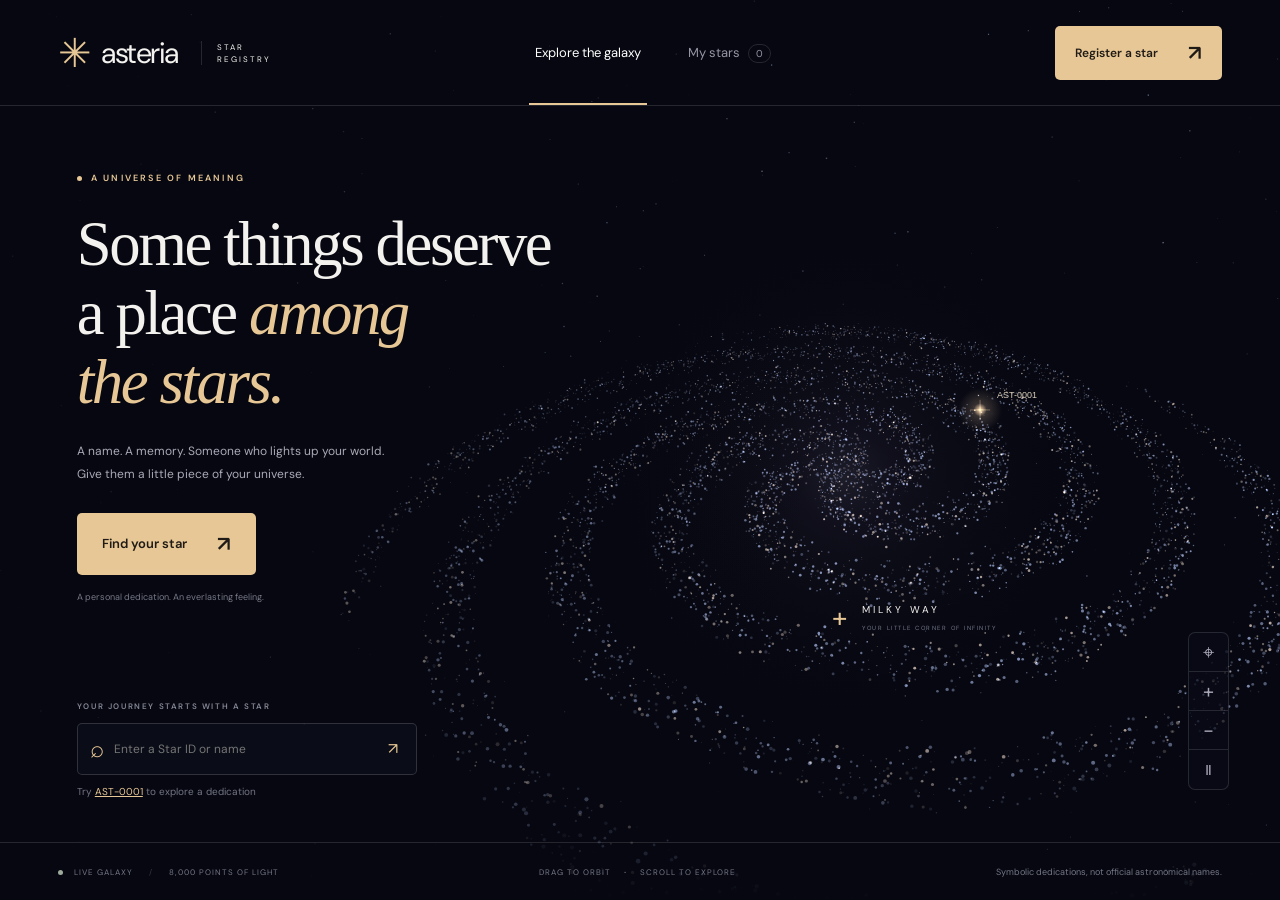
==== index.html @ b4ee6d15 "added" ====
<!doctype html><html lang="en"><head><meta charset="UTF-8"><meta name="viewport" content="width=device-width,initial-scale=1"><meta name="description" content="Give a memory its own place in an interactive galaxy. Register a symbolic star and fly to it by Star ID."><title>Asteria — Your place among the stars</title><link rel="stylesheet" href="style.css"></head><body>
<canvas id="space" aria-label="Interactive galaxy. Drag to orbit, scroll to zoom, or select a registered star."></canvas><div class="vignette"></div>
<header><a class="brand" href="./"><span class="brand-icon">✳</span> asteria<span class="brand-sub">STAR REGISTRY</span></a><nav><button class="active" id="explore">Explore the galaxy</button><button id="collection">My stars <span id="count">0</span></button></nav><button class="primary" id="registerTop">Register a star <span>↗</span></button></header>
<main><section class="intro"><div class="eyebrow"><span></span> A UNIVERSE OF MEANING</div><h1>Some things deserve<br>a place <em>among<br>the stars.</em></h1><p>A name. A memory. Someone who lights up your world.<br>Give them a little piece of your universe.</p><button class="primary large" id="registerHero">Find your star <span>↗</span></button><div class="small-note">A personal dedication. An everlasting feeling.</div></section>
<section class="search-box"><div class="eyebrow">YOUR JOURNEY STARTS WITH A STAR</div><form id="search"><span>⌕</span><input id="searchInput" aria-label="Find a star by ID or name" placeholder="Enter a Star ID or name" autocomplete="off"><button aria-label="Find star">↗</button></form><div id="searchMessage" role="status">Try <button id="tryStar">AST-0001</button> to explore a dedication</div></section>
<aside id="detail" class="panel" hidden><button class="close" id="closeDetail" aria-label="Close star details">×</button><div class="eyebrow">A LIGHT WITH A STORY</div><div class="star-art">✦</div><h2 id="detailName"></h2><button class="id-tag" id="detailId" title="Fly to this star"></button><p id="detailMessage"></p><dl><div><dt>DEDICATED TO</dt><dd id="detailOwner"></dd></div><div><dt>SPECIAL DATE</dt><dd id="detailDate"></dd></div><div><dt>GALAXY SECTOR</dt><dd id="detailSector"></dd></div></dl><button id="download" class="secondary">Download dedication ↓</button></aside>
<aside id="starsPanel" class="panel" hidden><button class="close" id="closeStars" aria-label="Close my stars">×</button><div class="eyebrow">YOUR PERSONAL CONSTELLATION</div><h2>My stars</h2><p class="muted">Click a Star ID to travel to its place in the galaxy.</p><div id="starList"></div><p class="storage-note">Your registrations are saved in this browser.</p></aside>
<div class="galaxy-label" id="galaxyLabel"><span class="cross">+</span><div>MILKY WAY<span>YOUR LITTLE CORNER OF INFINITY</span></div></div>
<div class="flight-status" id="flightStatus" role="status"></div><div class="controls"><button id="reset" title="Reset galaxy view" aria-label="Reset galaxy view">⌖</button><button id="zoomIn" aria-label="Zoom in">+</button><button id="zoomOut" aria-label="Zoom out">−</button><button id="motion" aria-label="Pause galaxy rotation">Ⅱ</button></div>
</main><footer><div><span class="live-dot"></span> LIVE GALAXY <span class="divider">/</span> <span id="starCount">8,000</span> POINTS OF LIGHT</div><span class="hint">DRAG TO ORBIT <b>·</b> SCROLL TO EXPLORE</span><span>Symbolic dedications, not official astronomical names.</span></footer>
<dialog id="modal"><form id="registerForm"><button type="button" class="close" id="closeModal" aria-label="Close registration">×</button><div class="eyebrow">MAKE A LITTLE SPACE FOR SOMEONE</div><h2>A star. A story. Yours.</h2><p>Place a personal dedication in the galaxy.</p><label>Star name<input name="name" required maxlength="40" placeholder="e.g. Srinadh’s light"></label><label>Dedicated to<input name="owner" required maxlength="60" placeholder="Someone special"></label><label>A meaningful date<input name="date" type="date" required></label><label>Your message<textarea name="message" required maxlength="280" rows="3" placeholder="Every time I look up, I think of you."></textarea></label><label>Star glow<select name="color"><option value="#e7c795">Warm gold</option><option value="#9ecbff">Celestial blue</option><option value="#d0b4ff">Violet dream</option><option value="#ffffff">Starlight white</option></select></label><button class="primary large" type="submit">Place my star in the galaxy ↗</button><small>Free symbolic registration · Saved on this device</small><p id="saveError" role="alert"></p></form></dialog>
<script src="app.js"></script></body></html>
---- style.css ----
@import url('https://fonts.googleapis.com/css2?family=DM+Sans:wght@400;500;600;700&family=Manrope:wght@400;500;600&display=swap');
:root{color-scheme:dark;--gold:#e7c795;--muted:#9595a5;--line:#ffffff20}*{box-sizing:border-box}body{margin:0;background:#060710;color:#f4f2ee;font-family:'DM Sans',sans-serif;overflow:hidden}button,input,textarea,select{font:inherit}button,a,input{ -webkit-tap-highlight-color:transparent}button{cursor:pointer}button{color:inherit}button:focus-visible,a:focus-visible{outline:2px solid var(--gold);outline-offset:5px}#space,.vignette{position:fixed;inset:0;width:100%;height:100%}#space{touch-action:none}.vignette{pointer-events:none;background:linear-gradient(90deg,#060710d9 0%,transparent 65%),linear-gradient(0deg,#060710 0%,transparent 20%)}header{height:106px;padding:0 4.5%;display:flex;align-items:center;justify-content:space-between;border-bottom:1px solid var(--line);position:relative;z-index:2}.brand{display:flex;align-items:center;text-decoration:none;color:#f5f3ef;font-size:29px;letter-spacing:-1.5px;gap:11px}.brand-icon{color:var(--gold);font-size:40px}.brand-sub{font-size:8px;line-height:1.5;letter-spacing:2px;width:50px;margin-left:12px;border-left:1px solid var(--line);padding-left:15px}nav{display:flex;gap:35px;height:100%}nav button{border:0;background:none;color:var(--muted);font-size:13px;position:relative}nav .active{color:#fff}nav .active:after{content:'';position:absolute;bottom:0;left:0;right:0;height:2px;background:var(--gold)}#count{border:1px solid var(--line);border-radius:20px;padding:2px 7px;margin-left:5px;font-size:10px}.primary{border:0;background:var(--gold);color:#201b16;border-radius:5px;font-weight:600;padding:13px 20px;font-size:12px;display:inline-flex;gap:30px;justify-content:space-between;align-items:center}.primary:hover{background:#f5dab0}.primary span{font-size:21px}.large{padding:17px 25px;font-size:13px}main{position:relative;height:calc(100dvh - 164px);min-height:560px;pointer-events:none}main>*{pointer-events:auto}.intro{position:absolute;left:6%;top:9%}.eyebrow{font-size:9px;letter-spacing:2.2px;font-weight:600;color:var(--gold);display:flex;align-items:center;gap:9px}.eyebrow>span,.live-dot{width:5px;height:5px;border-radius:50%;background:var(--gold);display:inline-block}h1{font-family:Georgia,serif;font-size:clamp(43px,4.9vw,76px);line-height:1.1;letter-spacing:-2.4px;font-weight:400;margin:26px 0 23px}h1 em{font-weight:400;color:var(--gold)}.intro p{color:#aaa9b7;font-size:12px;line-height:1.9;margin-bottom:27px}.small-note{font-size:9px;color:#777987;margin-top:16px}.search-box{position:absolute;left:6%;bottom:6%;width:340px}.search-box .eyebrow{color:#858796;font-size:8px;letter-spacing:1.6px}.search-box form{display:flex;align-items:center;border:1px solid #ffffff27;background:#0d0f1bbd;border-radius:5px;margin:12px 0 10px;padding:7px 12px;gap:10px}.search-box form>span{font-size:24px;color:var(--gold)}.search-box input{width:100%;border:0;background:none;color:#fff;outline:0;font-size:12px;padding:10px 0}.search-box button{border:0;background:none;color:var(--gold)}#searchMessage{font-size:10px;color:#737584}#tryStar{padding:0;font-size:10px;text-decoration:underline}.galaxy-label{position:absolute;left:65%;top:67%;display:flex;gap:12px;align-items:center;pointer-events:none;font-size:10px;letter-spacing:3px}.galaxy-label span:not(.cross){display:block;color:#75798c;font-size:6px;letter-spacing:1.5px;margin-top:8px}.cross{font-size:28px;color:var(--gold);font-weight:400}.controls{position:absolute;right:4%;bottom:7%;display:flex;flex-direction:column;border:1px solid var(--line);border-radius:7px;background:#0a0b17aa;overflow:hidden}.controls button{width:39px;height:39px;border:0;border-bottom:1px solid var(--line);background:none;font-size:20px;color:#a9a9b9}.controls button:last-child{border:0;font-size:14px}footer{position:fixed;bottom:0;width:100%;height:58px;padding:0 4.5%;display:flex;justify-content:space-between;align-items:center;border-top:1px solid var(--line);color:#747786;font-size:8px;letter-spacing:1px}footer>span:last-child{font-size:9px;letter-spacing:0}.live-dot{background:#9cab9c;margin-right:8px}.divider{margin:0 13px;color:#343747}.hint b{padding:0 10px}.panel{position:absolute;right:7%;top:5%;width:320px;background:#0c0e1ced;backdrop-filter:blur(20px);border:1px solid #ffffff24;border-radius:10px;padding:30px;max-height:90%;overflow:auto;box-shadow:0 20px 90px #0006}.close{position:absolute;right:16px;top:12px;border:0;background:none;font-size:25px;color:#999bad}.panel h2,dialog h2{font-family:Georgia,serif;font-weight:400;font-size:32px;margin:20px 0 12px}.star-art{text-align:center;color:var(--gold);font-size:75px;text-shadow:0 0 40px var(--gold);margin:15px 0}.id-tag{border:1px solid #e7c79550;background:#e7c7950c;color:var(--gold);font-size:10px;letter-spacing:1px;padding:8px 12px;border-radius:30px}.panel p{color:#a2a4b5;font-size:13px;line-height:1.8;overflow-wrap:anywhere}dl{border-top:1px solid var(--line);padding-top:10px}dl>div{margin:17px 0}dt{font-size:8px;letter-spacing:1.5px;color:#73788e}dd{font-size:12px;margin:7px 0 0}.secondary{width:100%;padding:13px;background:none;border:1px solid var(--line);border-radius:4px;font-size:11px}.flight-status{position:absolute;left:50%;top:25px;transform:translateX(-50%);color:var(--gold);font-size:10px;letter-spacing:2px;pointer-events:none}.star-row{padding:16px 0;border-bottom:1px solid var(--line)}.star-row strong{display:block;font-family:Georgia,serif;font-size:20px;font-weight:400;margin-bottom:10px}.storage-note{font-size:10px!important}dialog{width:440px;max-width:calc(100% - 30px);border:1px solid #ffffff30;border-radius:12px;background:#10121f;color:#fff;padding:35px;max-height:92dvh}dialog::backdrop{background:#02040caa;backdrop-filter:blur(10px)}dialog p{font-size:12px;color:#999bac}label{display:block;margin:16px 0;font-size:11px;color:#b4b7c5}label input,textarea,select{display:block;width:100%;background:#080b16;border:1px solid #ffffff25;border-radius:5px;padding:11px;color:#fff;margin-top:7px;font-size:12px}textarea{resize:vertical}dialog .primary{width:100%}dialog small{display:block;text-align:center;color:#777c91;font-size:9px;margin-top:16px}[hidden]{display:none!important}@media(max-height:800px) and (min-width:701px){main{min-height:490px}.intro{top:6%}h1{font-size:55px;margin:20px 0}.search-box{bottom:4%}.intro p{margin-bottom:18px}}@media(max-width:700px){header{height:80px;padding:0 6%}.brand{font-size:25px}.brand-sub{display:none}nav{gap:12px;margin-left:auto;margin-right:15px}nav button{font-size:10px}nav #explore{display:none}header .primary{padding:10px 12px;font-size:10px;gap:10px}main{height:calc(100dvh - 130px);min-height:510px}.intro{top:7%;left:7%}h1{font-size:46px;letter-spacing:-1.7px}.intro p{font-size:11px}.intro .eyebrow{font-size:8px}.small-note{font-size:8px}.search-box{left:7%;bottom:5%;width:75%}.galaxy-label{left:57%;top:68%;font-size:8px}.galaxy-label span:not(.cross){display:none}footer{height:50px;font-size:6px;gap:18px}footer .hint{display:none}footer>span:last-child{font-size:7px;max-width:135px}.panel{right:5%;top:3%;width:90%;max-height:94%}.controls{right:4%;bottom:5%}.controls button{width:30px;height:33px}.flight-status{width:100%;text-align:center;top:8px;font-size:8px}dialog{padding:28px}.intro{pointer-events:none}.intro button{pointer-events:auto}}
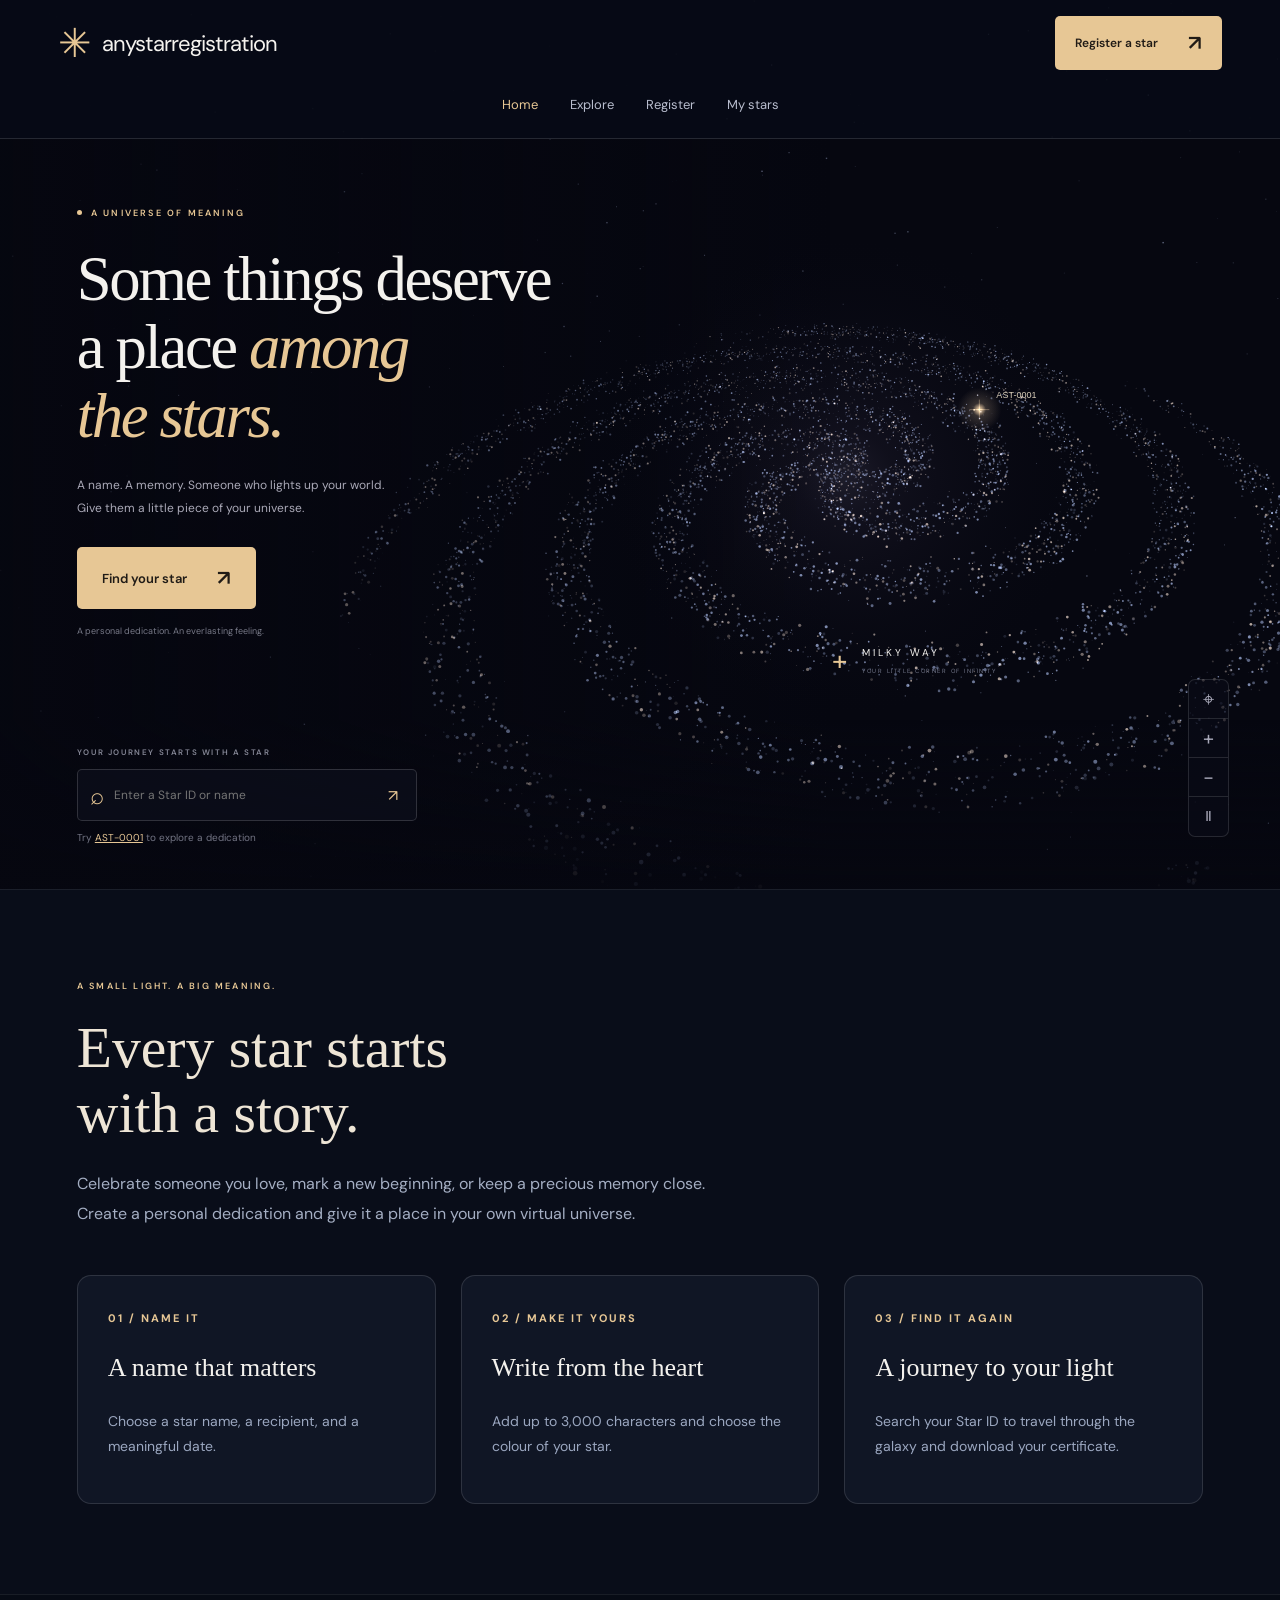
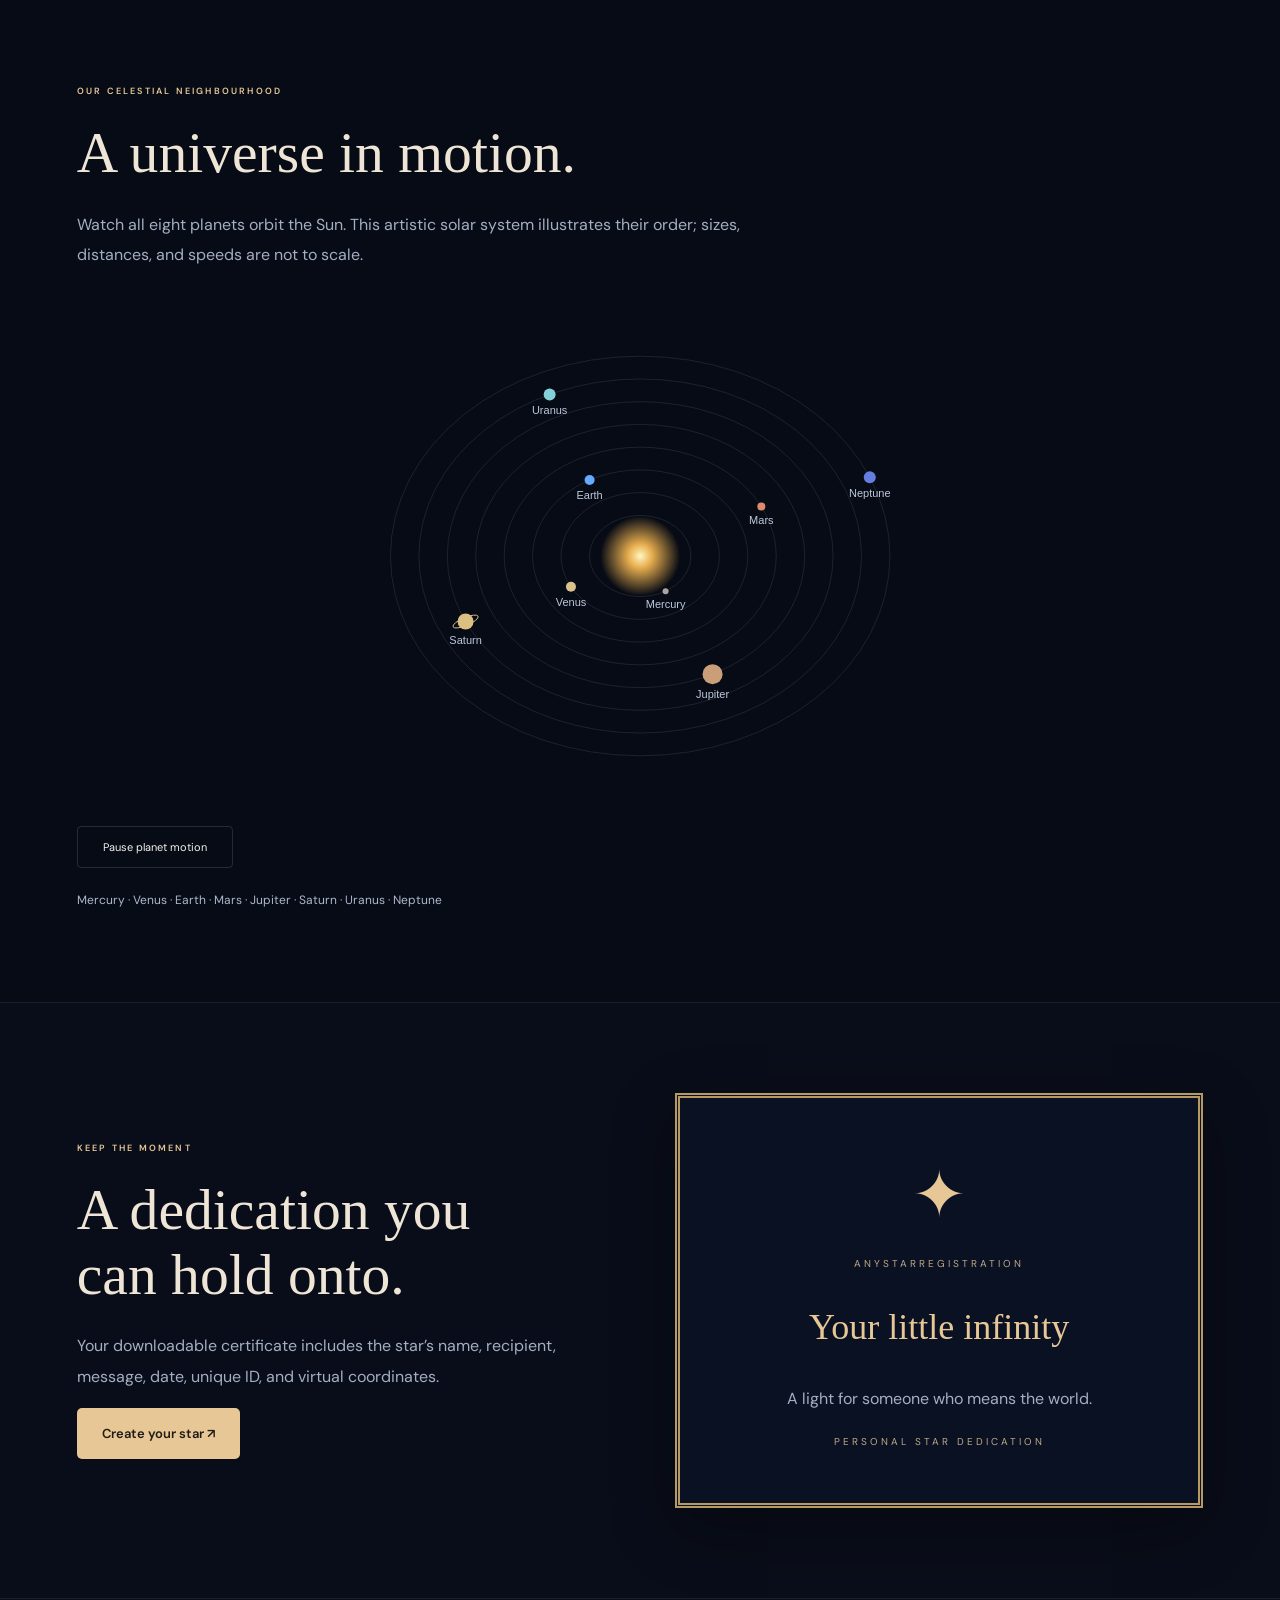
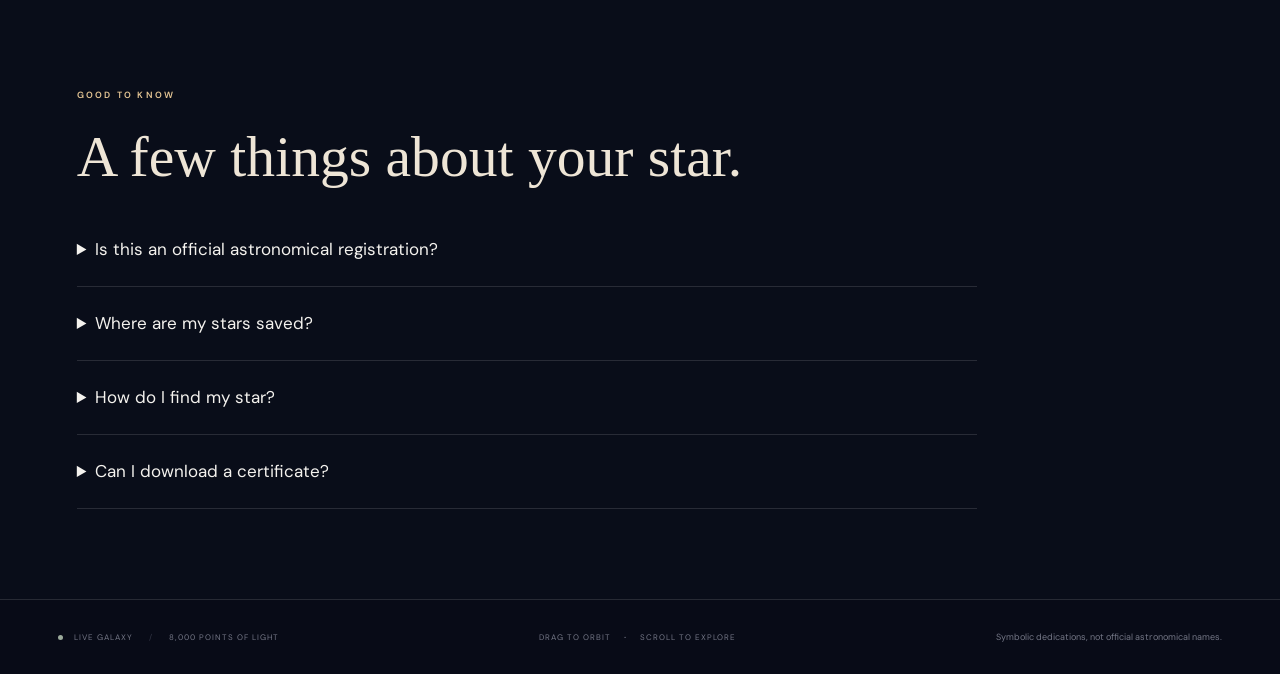
==== commit 7b8129fa: "new features" ====
--- a/index.html
+++ b/index.html
@@ -1,12 +1,12 @@
-<!doctype html><html lang="en"><head><meta charset="UTF-8"><meta name="viewport" content="width=device-width,initial-scale=1"><meta name="description" content="Give a memory its own place in an interactive galaxy. Register a symbolic star and fly to it by Star ID."><title>Asteria — Your place among the stars</title><link rel="stylesheet" href="style.css"></head><body>
+<!doctype html><html lang="en"><head><meta charset="UTF-8"><meta name="viewport" content="width=device-width,initial-scale=1,viewport-fit=cover"><meta name="description" content="Give a memory its own place in an interactive galaxy. Register a symbolic star and fly to it by Star ID."><title>anystarregistration — Your place among the stars</title><link rel="stylesheet" href="style.css"></head><body>
 <canvas id="space" aria-label="Interactive galaxy. Drag to orbit, scroll to zoom, or select a registered star."></canvas><div class="vignette"></div>
-<header><a class="brand" href="./"><span class="brand-icon">✳</span> asteria<span class="brand-sub">STAR REGISTRY</span></a><nav><button class="active" id="explore">Explore the galaxy</button><button id="collection">My stars <span id="count">0</span></button></nav><button class="primary" id="registerTop">Register a star <span>↗</span></button></header>
-<main><section class="intro"><div class="eyebrow"><span></span> A UNIVERSE OF MEANING</div><h1>Some things deserve<br>a place <em>among<br>the stars.</em></h1><p>A name. A memory. Someone who lights up your world.<br>Give them a little piece of your universe.</p><button class="primary large" id="registerHero">Find your star <span>↗</span></button><div class="small-note">A personal dedication. An everlasting feeling.</div></section>
-<section class="search-box"><div class="eyebrow">YOUR JOURNEY STARTS WITH A STAR</div><form id="search"><span>⌕</span><input id="searchInput" aria-label="Find a star by ID or name" placeholder="Enter a Star ID or name" autocomplete="off"><button aria-label="Find star">↗</button></form><div id="searchMessage" role="status">Try <button id="tryStar">AST-0001</button> to explore a dedication</div></section>
-<aside id="detail" class="panel" hidden><button class="close" id="closeDetail" aria-label="Close star details">×</button><div class="eyebrow">A LIGHT WITH A STORY</div><div class="star-art">✦</div><h2 id="detailName"></h2><button class="id-tag" id="detailId" title="Fly to this star"></button><p id="detailMessage"></p><dl><div><dt>DEDICATED TO</dt><dd id="detailOwner"></dd></div><div><dt>SPECIAL DATE</dt><dd id="detailDate"></dd></div><div><dt>GALAXY SECTOR</dt><dd id="detailSector"></dd></div></dl><button id="download" class="secondary">Download dedication ↓</button></aside>
+<header><a class="brand" href="./"><span class="brand-icon">✳</span> anystarregistration<span class="brand-sub">STAR REGISTRY</span></a><nav class="oldnav"><button class="active" id="explore">Explore the galaxy</button><button id="collection">My stars <span id="count">0</span></button></nav><button class="primary" id="registerTop">Register a star <span>↗</span></button><nav class="pages"><a href="index.html">Home</a><a href="explore.html">Explore</a><a href="register.html">Register</a><a href="my-stars.html">My stars</a></nav></header>
+<main><section class="intro"><div class="eyebrow"><span></span> A UNIVERSE OF MEANING</div><h1>Some things deserve<br>a place <em>among<br>the stars.</em></h1><p>A name. A memory. Someone who lights up your world. <br>Give them a little piece of your universe.</p><button class="primary large" id="registerHero">Find your star <span>↗</span></button><div class="small-note">A personal dedication. An everlasting feeling.</div></section>
+<div id="galaxyWindow" class="galaxy-window" aria-label="Galaxy touch area"><span>Drag to orbit · Pinch to zoom</span></div><section class="search-box"><div class="eyebrow">YOUR JOURNEY STARTS WITH A STAR</div><form id="search"><span>⌕</span><input id="searchInput" aria-label="Find a star by ID or name" placeholder="Enter a Star ID or name" autocomplete="off"><button aria-label="Find star">↗</button></form><div id="searchMessage" role="status">Try <button id="tryStar">AST-0001</button> to explore a dedication</div></section>
+<aside id="detail" class="panel" hidden><button class="close" id="closeDetail" aria-label="Close star details">×</button><div class="eyebrow">A LIGHT WITH A STORY</div><div class="star-art">✦</div><h2 id="detailName"></h2><button class="id-tag" id="detailId" title="Fly to this star"></button><p id="detailMessage"></p><dl><div><dt>DEDICATED TO</dt><dd id="detailOwner"></dd></div><div><dt>SPECIAL DATE</dt><dd id="detailDate"></dd></div><div><dt>VIRTUAL COORDINATES</dt><dd id="detailCoordinates"></dd></div><div><dt>GALAXY SECTOR</dt><dd id="detailSector"></dd></div></dl><button id="download" class="secondary">Download certificate (PNG) ↓</button></aside>
 <aside id="starsPanel" class="panel" hidden><button class="close" id="closeStars" aria-label="Close my stars">×</button><div class="eyebrow">YOUR PERSONAL CONSTELLATION</div><h2>My stars</h2><p class="muted">Click a Star ID to travel to its place in the galaxy.</p><div id="starList"></div><p class="storage-note">Your registrations are saved in this browser.</p></aside>
 <div class="galaxy-label" id="galaxyLabel"><span class="cross">+</span><div>MILKY WAY<span>YOUR LITTLE CORNER OF INFINITY</span></div></div>
 <div class="flight-status" id="flightStatus" role="status"></div><div class="controls"><button id="reset" title="Reset galaxy view" aria-label="Reset galaxy view">⌖</button><button id="zoomIn" aria-label="Zoom in">+</button><button id="zoomOut" aria-label="Zoom out">−</button><button id="motion" aria-label="Pause galaxy rotation">Ⅱ</button></div>
-</main><footer><div><span class="live-dot"></span> LIVE GALAXY <span class="divider">/</span> <span id="starCount">8,000</span> POINTS OF LIGHT</div><span class="hint">DRAG TO ORBIT <b>·</b> SCROLL TO EXPLORE</span><span>Symbolic dedications, not official astronomical names.</span></footer>
-<dialog id="modal"><form id="registerForm"><button type="button" class="close" id="closeModal" aria-label="Close registration">×</button><div class="eyebrow">MAKE A LITTLE SPACE FOR SOMEONE</div><h2>A star. A story. Yours.</h2><p>Place a personal dedication in the galaxy.</p><label>Star name<input name="name" required maxlength="40" placeholder="e.g. Srinadh’s light"></label><label>Dedicated to<input name="owner" required maxlength="60" placeholder="Someone special"></label><label>A meaningful date<input name="date" type="date" required></label><label>Your message<textarea name="message" required maxlength="280" rows="3" placeholder="Every time I look up, I think of you."></textarea></label><label>Star glow<select name="color"><option value="#e7c795">Warm gold</option><option value="#9ecbff">Celestial blue</option><option value="#d0b4ff">Violet dream</option><option value="#ffffff">Starlight white</option></select></label><button class="primary large" type="submit">Place my star in the galaxy ↗</button><small>Free symbolic registration · Saved on this device</small><p id="saveError" role="alert"></p></form></dialog>
-<script src="app.js"></script></body></html>
+</main><section class="story-section"><div class="eyebrow">A SMALL LIGHT. A BIG MEANING.</div><h2>Every star starts<br>with a story.</h2><p>Celebrate someone you love, mark a new beginning, or keep a precious memory close. Create a personal dedication and give it a place in your own virtual universe.</p><div class="feature-grid"><article><b>01 / NAME IT</b><h3>A name that matters</h3><p>Choose a star name, a recipient, and a meaningful date.</p></article><article><b>02 / MAKE IT YOURS</b><h3>Write from the heart</h3><p>Add up to 3,000 characters and choose the colour of your star.</p></article><article><b>03 / FIND IT AGAIN</b><h3>A journey to your light</h3><p>Search your Star ID to travel through the galaxy and download your certificate.</p></article></div></section><section class="story-section solar-section"><div class="eyebrow">OUR CELESTIAL NEIGHBOURHOOD</div><h2>A universe in motion.</h2><p>Watch all eight planets orbit the Sun. This artistic solar system illustrates their order; sizes, distances, and speeds are not to scale.</p><canvas id="solar" aria-label="Animated solar system with eight orbiting planets"></canvas><button id="solarPause" class="secondary">Pause planet motion</button><div class="planet-list">Mercury · Venus · Earth · Mars · Jupiter · Saturn · Uranus · Neptune</div></section><section class="story-section certificate-section"><div><div class="eyebrow">KEEP THE MOMENT</div><h2>A dedication you<br>can hold onto.</h2><p>Your downloadable certificate includes the star’s name, recipient, message, date, unique ID, and virtual coordinates.</p><a class="primary large" href="register.html">Create your star ↗</a></div><div class="sample-certificate"><span>✦</span><small>ANYSTARREGISTRATION</small><h3>Your little infinity</h3><p>A light for someone who means the world.</p><small>PERSONAL STAR DEDICATION</small></div></section><section class="story-section"><div class="eyebrow">GOOD TO KNOW</div><h2>A few things about your star.</h2><details><summary>Is this an official astronomical registration?</summary><p>No. This is a symbolic dedication in an artistic virtual galaxy, not ownership or an official name for a real star.</p></details><details><summary>Where are my stars saved?</summary><p>Registrations are saved in this browser on this device. They are not synced between devices; clearing browser storage removes them. Download your certificate to keep a copy.</p></details><details><summary>How do I find my star?</summary><p>Open My stars and click its ID, or enter the exact ID or name in Explore. The camera flies to your star and opens its details.</p></details><details><summary>Can I download a certificate?</summary><p>Yes. Open a star’s details and tap Download certificate to save a high-resolution PNG with the full dedication.</p></details></section><footer><div><span class="live-dot"></span> LIVE GALAXY <span class="divider">/</span> <span id="starCount">8,000</span> POINTS OF LIGHT</div><span class="hint">DRAG TO ORBIT <b>·</b> SCROLL TO EXPLORE</span><span>Symbolic dedications, not official astronomical names.</span></footer>
+<dialog id="modal"><form id="registerForm"><button type="button" class="close" id="closeModal" aria-label="Close registration">×</button><div class="eyebrow">MAKE A LITTLE SPACE FOR SOMEONE</div><h2>A star. A story. Yours.</h2><p>Place a personal dedication in the galaxy.</p><label>Star name<input name="name" required maxlength="40" placeholder="e.g. Srinadh’s light"></label><label>Dedicated to<input name="owner" required maxlength="60" placeholder="Someone special"></label><label>A meaningful date<input name="date" type="date" required></label><label>Your message<textarea name="message" required maxlength="3000" rows="6" placeholder="Every time I look up, I think of you."></textarea><small>Up to 3,000 characters · Your full message appears on the certificate</small></label><label>Star glow<select name="color"><option value="#e7c795">Warm gold</option><option value="#9ecbff">Celestial blue</option><option value="#d0b4ff">Violet dream</option><option value="#ffffff">Starlight white</option></select></label><button class="primary large" type="submit">Place my star in the galaxy ↗</button><small>Free symbolic registration · Saved on this device</small><p id="saveError" role="alert"></p></form></dialog>
+<script src="app.js"></script><script src="universe.js"></script></body></html>
--- a/style.css
+++ b/style.css
@@ -1,2 +1,25 @@
 @import url('https://fonts.googleapis.com/css2?family=DM+Sans:wght@400;500;600;700&family=Manrope:wght@400;500;600&display=swap');
 :root{color-scheme:dark;--gold:#e7c795;--muted:#9595a5;--line:#ffffff20}*{box-sizing:border-box}body{margin:0;background:#060710;color:#f4f2ee;font-family:'DM Sans',sans-serif;overflow:hidden}button,input,textarea,select{font:inherit}button,a,input{ -webkit-tap-highlight-color:transparent}button{cursor:pointer}button{color:inherit}button:focus-visible,a:focus-visible{outline:2px solid var(--gold);outline-offset:5px}#space,.vignette{position:fixed;inset:0;width:100%;height:100%}#space{touch-action:none}.vignette{pointer-events:none;background:linear-gradient(90deg,#060710d9 0%,transparent 65%),linear-gradient(0deg,#060710 0%,transparent 20%)}header{height:106px;padding:0 4.5%;display:flex;align-items:center;justify-content:space-between;border-bottom:1px solid var(--line);position:relative;z-index:2}.brand{display:flex;align-items:center;text-decoration:none;color:#f5f3ef;font-size:29px;letter-spacing:-1.5px;gap:11px}.brand-icon{color:var(--gold);font-size:40px}.brand-sub{font-size:8px;line-height:1.5;letter-spacing:2px;width:50px;margin-left:12px;border-left:1px solid var(--line);padding-left:15px}nav{display:flex;gap:35px;height:100%}nav button{border:0;background:none;color:var(--muted);font-size:13px;position:relative}nav .active{color:#fff}nav .active:after{content:'';position:absolute;bottom:0;left:0;right:0;height:2px;background:var(--gold)}#count{border:1px solid var(--line);border-radius:20px;padding:2px 7px;margin-left:5px;font-size:10px}.primary{border:0;background:var(--gold);color:#201b16;border-radius:5px;font-weight:600;padding:13px 20px;font-size:12px;display:inline-flex;gap:30px;justify-content:space-between;align-items:center}.primary:hover{background:#f5dab0}.primary span{font-size:21px}.large{padding:17px 25px;font-size:13px}main{position:relative;height:calc(100dvh - 164px);min-height:560px;pointer-events:none}main>*{pointer-events:auto}.intro{position:absolute;left:6%;top:9%}.eyebrow{font-size:9px;letter-spacing:2.2px;font-weight:600;color:var(--gold);display:flex;align-items:center;gap:9px}.eyebrow>span,.live-dot{width:5px;height:5px;border-radius:50%;background:var(--gold);display:inline-block}h1{font-family:Georgia,serif;font-size:clamp(43px,4.9vw,76px);line-height:1.1;letter-spacing:-2.4px;font-weight:400;margin:26px 0 23px}h1 em{font-weight:400;color:var(--gold)}.intro p{color:#aaa9b7;font-size:12px;line-height:1.9;margin-bottom:27px}.small-note{font-size:9px;color:#777987;margin-top:16px}.search-box{position:absolute;left:6%;bottom:6%;width:340px}.search-box .eyebrow{color:#858796;font-size:8px;letter-spacing:1.6px}.search-box form{display:flex;align-items:center;border:1px solid #ffffff27;background:#0d0f1bbd;border-radius:5px;margin:12px 0 10px;padding:7px 12px;gap:10px}.search-box form>span{font-size:24px;color:var(--gold)}.search-box input{width:100%;border:0;background:none;color:#fff;outline:0;font-size:12px;padding:10px 0}.search-box button{border:0;background:none;color:var(--gold)}#searchMessage{font-size:10px;color:#737584}#tryStar{padding:0;font-size:10px;text-decoration:underline}.galaxy-label{position:absolute;left:65%;top:67%;display:flex;gap:12px;align-items:center;pointer-events:none;font-size:10px;letter-spacing:3px}.galaxy-label span:not(.cross){display:block;color:#75798c;font-size:6px;letter-spacing:1.5px;margin-top:8px}.cross{font-size:28px;color:var(--gold);font-weight:400}.controls{position:absolute;right:4%;bottom:7%;display:flex;flex-direction:column;border:1px solid var(--line);border-radius:7px;background:#0a0b17aa;overflow:hidden}.controls button{width:39px;height:39px;border:0;border-bottom:1px solid var(--line);background:none;font-size:20px;color:#a9a9b9}.controls button:last-child{border:0;font-size:14px}footer{position:fixed;bottom:0;width:100%;height:58px;padding:0 4.5%;display:flex;justify-content:space-between;align-items:center;border-top:1px solid var(--line);color:#747786;font-size:8px;letter-spacing:1px}footer>span:last-child{font-size:9px;letter-spacing:0}.live-dot{background:#9cab9c;margin-right:8px}.divider{margin:0 13px;color:#343747}.hint b{padding:0 10px}.panel{position:absolute;right:7%;top:5%;width:320px;background:#0c0e1ced;backdrop-filter:blur(20px);border:1px solid #ffffff24;border-radius:10px;padding:30px;max-height:90%;overflow:auto;box-shadow:0 20px 90px #0006}.close{position:absolute;right:16px;top:12px;border:0;background:none;font-size:25px;color:#999bad}.panel h2,dialog h2{font-family:Georgia,serif;font-weight:400;font-size:32px;margin:20px 0 12px}.star-art{text-align:center;color:var(--gold);font-size:75px;text-shadow:0 0 40px var(--gold);margin:15px 0}.id-tag{border:1px solid #e7c79550;background:#e7c7950c;color:var(--gold);font-size:10px;letter-spacing:1px;padding:8px 12px;border-radius:30px}.panel p{color:#a2a4b5;font-size:13px;line-height:1.8;overflow-wrap:anywhere}dl{border-top:1px solid var(--line);padding-top:10px}dl>div{margin:17px 0}dt{font-size:8px;letter-spacing:1.5px;color:#73788e}dd{font-size:12px;margin:7px 0 0}.secondary{width:100%;padding:13px;background:none;border:1px solid var(--line);border-radius:4px;font-size:11px}.flight-status{position:absolute;left:50%;top:25px;transform:translateX(-50%);color:var(--gold);font-size:10px;letter-spacing:2px;pointer-events:none}.star-row{padding:16px 0;border-bottom:1px solid var(--line)}.star-row strong{display:block;font-family:Georgia,serif;font-size:20px;font-weight:400;margin-bottom:10px}.storage-note{font-size:10px!important}dialog{width:440px;max-width:calc(100% - 30px);border:1px solid #ffffff30;border-radius:12px;background:#10121f;color:#fff;padding:35px;max-height:92dvh}dialog::backdrop{background:#02040caa;backdrop-filter:blur(10px)}dialog p{font-size:12px;color:#999bac}label{display:block;margin:16px 0;font-size:11px;color:#b4b7c5}label input,textarea,select{display:block;width:100%;background:#080b16;border:1px solid #ffffff25;border-radius:5px;padding:11px;color:#fff;margin-top:7px;font-size:12px}textarea{resize:vertical}dialog .primary{width:100%}dialog small{display:block;text-align:center;color:#777c91;font-size:9px;margin-top:16px}[hidden]{display:none!important}@media(max-height:800px) and (min-width:701px){main{min-height:490px}.intro{top:6%}h1{font-size:55px;margin:20px 0}.search-box{bottom:4%}.intro p{margin-bottom:18px}}@media(max-width:700px){header{height:80px;padding:0 6%}.brand{font-size:25px}.brand-sub{display:none}nav{gap:12px;margin-left:auto;margin-right:15px}nav button{font-size:10px}nav #explore{display:none}header .primary{padding:10px 12px;font-size:10px;gap:10px}main{height:calc(100dvh - 130px);min-height:510px}.intro{top:7%;left:7%}h1{font-size:46px;letter-spacing:-1.7px}.intro p{font-size:11px}.intro .eyebrow{font-size:8px}.small-note{font-size:8px}.search-box{left:7%;bottom:5%;width:75%}.galaxy-label{left:57%;top:68%;font-size:8px}.galaxy-label span:not(.cross){display:none}footer{height:50px;font-size:6px;gap:18px}footer .hint{display:none}footer>span:last-child{font-size:7px;max-width:135px}.panel{right:5%;top:3%;width:90%;max-height:94%}.controls{right:4%;bottom:5%}.controls button{width:30px;height:33px}.flight-status{width:100%;text-align:center;top:8px;font-size:8px}dialog{padding:28px}.intro{pointer-events:none}.intro button{pointer-events:auto}}
+.brand{font-size:22px;letter-spacing:-1px}.brand-sub{display:none}#detailMessage{white-space:pre-wrap}#detailName{overflow-wrap:anywhere}dialog label small{font-size:10px;text-align:left;line-height:1.6}#detailCoordinates{font-size:10px;line-height:1.8}@media(max-width:700px){.brand{font-size:16px;gap:5px}.brand-icon{font-size:28px}header{padding:0 4%}nav{margin-right:9px;gap:5px}header .primary{font-size:9px;padding:10px 8px;gap:5px}}@media(max-width:380px){header .primary span{display:none}.brand{font-size:14px}}
+/* Phone layout: a scrollable page with a dedicated touch-controlled galaxy. */
+.galaxy-window{display:none}.close{min-width:44px;min-height:44px}.panel dd{overflow-wrap:anywhere}button{touch-action:manipulation}
+@media(max-width:700px){
+ html{scroll-padding-top:118px}body{overflow-x:hidden;overflow-y:auto}#space{pointer-events:none}.vignette{background:linear-gradient(180deg,#06071088,transparent 70%)}
+ header{height:auto;min-height:112px;padding:12px 18px;gap:8px 14px;display:grid;grid-template-columns:1fr auto;background:#080b17f5;position:sticky;top:0;z-index:10;backdrop-filter:blur(16px)}
+ .brand{font-size:21px;letter-spacing:-.7px;grid-column:1 / -1;justify-self:center;min-height:32px}.brand-icon{font-size:28px}nav{margin:0;height:44px;gap:18px}nav #explore{display:block}nav button{font-size:12px;min-height:44px;padding:0}header .primary{font-size:12px;min-height:44px;padding:10px 14px;gap:10px}header .primary span{display:inline;font-size:18px}
+ main{height:auto;min-height:0;display:flex;flex-direction:column;padding:0 18px 30px;gap:20px;pointer-events:none}main>*{pointer-events:auto}
+ .intro{position:static;order:1;padding-top:32px;pointer-events:auto}.intro .eyebrow{font-size:9px;line-height:1.7}h1{font-size:clamp(36px,9.6vw,55px);line-height:1.12;margin:20px 0;letter-spacing:-1.5px}.intro p{font-size:13px;line-height:1.8;margin:0 0 20px}.intro p br{display:none}.intro .primary{min-height:48px;font-size:14px}.small-note{font-size:10px;line-height:1.6;margin-top:12px}
+ .galaxy-window{display:block;position:relative;order:2;width:100%;height:280px;flex-shrink:0;touch-action:none;border:1px solid #ffffff15;border-radius:16px;scroll-margin-top:130px}.galaxy-window span{position:absolute;bottom:12px;left:0;right:0;text-align:center;color:#a4afc5;font-size:11px;pointer-events:none}
+ .controls{position:static;order:3;flex-direction:row;align-self:center;background:#101426;flex-shrink:0;border-radius:12px}.controls button{width:54px;height:48px;border-bottom:0;border-right:1px solid var(--line);font-size:23px}.controls button:last-child{font-size:18px}.galaxy-label{display:none}
+ .search-box{position:static;order:4;width:100%;margin:4px 0 0}.search-box .eyebrow{font-size:9px;line-height:1.8}.search-box input{font-size:16px;min-width:0;min-height:44px}.search-box form{padding:4px 10px}.search-box form button{min-width:44px;min-height:44px;font-size:24px}#searchMessage{font-size:12px;line-height:1.8}#tryStar{font-size:12px;min-height:44px}
+ .panel{position:relative;order:5;inset:auto;width:100%;max-height:none;overflow:visible;padding:26px 20px;background:#0c1020f5;border-radius:16px;scroll-margin-top:130px}.panel .eyebrow{padding-right:28px;font-size:9px;line-height:1.8}.panel h2{font-size:30px}.panel p{font-size:14px}.panel dd{font-size:14px}.panel dt{font-size:10px}.star-art{font-size:50px;margin:8px 0}.id-tag{min-height:44px;font-size:12px}#detailCoordinates{font-size:12px}.secondary{min-height:50px;font-size:14px;background:#e7c795;color:#211c17;border:0}.close{top:8px;right:8px}.flight-status{position:static;order:0;transform:none;width:100%;padding-top:12px;font-size:10px;letter-spacing:1px;line-height:1.8;text-align:center;overflow-wrap:anywhere}.flight-status:empty{display:none}
+ .star-selected .galaxy-window{height:230px}.collection-open .galaxy-window,.collection-open .controls,.collection-open .search-box{display:none}
+ footer{position:relative;height:auto;min-height:80px;flex-direction:column;justify-content:center;gap:10px;padding:18px 20px calc(18px + env(safe-area-inset-bottom));font-size:9px;background:#080b17}footer>span:last-child{font-size:10px;max-width:none;line-height:1.6;text-align:center}
+ dialog{width:calc(100% - 24px);max-width:480px;max-height:calc(100dvh - 24px);padding:28px 20px 24px;overflow-y:auto;overscroll-behavior:contain;box-sizing:border-box}dialog h2{font-size:29px;margin-top:24px}dialog .eyebrow{font-size:8px;padding-right:24px;line-height:1.8}dialog p{font-size:13px}label{font-size:13px;margin:18px 0}label input,textarea,select{font-size:16px;min-height:48px;max-width:100%}textarea{min-height:150px}dialog .primary{min-height:52px;line-height:1.5;font-size:13px}dialog small{line-height:1.7}body:has(dialog[open]){overflow:hidden}
+}
+@media(max-width:360px){header{padding:10px 12px;column-gap:8px}nav{gap:10px}nav button,header .primary{font-size:11px}main{padding-inline:14px}.brand{font-size:20px}}
+@media(min-width:701px) and (max-height:650px){body{overflow-y:auto}main{min-height:650px}footer{position:relative}}
+@media(max-width:700px){nav button{white-space:nowrap}header .primary{padding-inline:10px;gap:7px}nav{gap:12px}nav #explore{font-size:11px}}@media(max-width:360px){nav{gap:8px}nav #explore,nav button{font-size:10px}#count{padding:2px 4px;margin-left:2px}header .primary{font-size:10px;padding-inline:8px;gap:5px}}
+/* Multi-page, long-form universe */
+body{overflow-y:auto;overflow-x:hidden}header{flex-wrap:wrap;height:auto;min-height:110px;padding-top:16px;padding-bottom:12px;background:#080b17dd}.oldnav{display:none}.pages{width:100%;height:auto;display:flex;justify-content:center;gap:32px;margin-top:12px}.pages a{color:#b8bdce;text-decoration:none;font-size:13px;min-height:44px;display:flex;align-items:center}.pages a:hover,.pages a[aria-current]{color:var(--gold)}main{min-height:730px;height:calc(100svh - 150px)}footer{position:relative;background:#080b17;min-height:75px}.story-section{position:relative;z-index:1;background:#090d19;padding:90px max(6%,calc((100% - 1200px)/2));border-top:1px solid #ffffff13}.story-section h2{font-family:Georgia,serif;font-size:clamp(34px,4.5vw,62px);font-weight:400;line-height:1.12;color:#eee5d6;margin:24px 0}.story-section>p,.story-section>div>p{color:#a4aec3;max-width:680px;line-height:1.9;font-size:16px}.feature-grid{display:grid;grid-template-columns:repeat(3,1fr);gap:25px;margin-top:45px}.feature-grid article{border:1px solid #ffffff20;border-radius:14px;padding:30px;background:#101625}.feature-grid b{color:var(--gold);font-size:11px;letter-spacing:2px}.feature-grid h3{font:26px Georgia}.feature-grid p{font-size:14px;color:#9ba7c0;line-height:1.8}.solar-section{background:#070b15}#solar{display:block;width:100%;height:540px;touch-action:pan-y}.solar-section .secondary{width:auto;padding-inline:25px}.planet-list{font-size:12px;color:#aeb9cf;line-height:2;margin-top:20px}.certificate-section{display:grid;grid-template-columns:1fr 1fr;gap:70px;align-items:center}.sample-certificate{border:double 5px #b79963;padding:55px 25px;text-align:center;background:#0a1123;box-shadow:0 20px 60px #0005}.sample-certificate span{font-size:65px;color:var(--gold);display:block}.sample-certificate small{display:block;font-size:10px;letter-spacing:3px;color:#bda986;margin-top:20px}.sample-certificate h3{font:36px Georgia;color:var(--gold)}.sample-certificate p{color:#aeb9cf}a.primary{text-decoration:none}details{border-bottom:1px solid #ffffff20;padding:22px 0;max-width:900px}summary{cursor:pointer;font-size:17px;line-height:1.7}details p{color:#aeb9cf;line-height:1.9;max-width:750px}body[data-page="register"] main{min-height:520px;height:auto}body[data-page="register"] .intro{position:relative;padding:50px 0}body[data-page="register"] .search-box{display:none}body[data-page="my-stars"] main{min-height:680px}
+@media(max-width:700px){header{grid-template-columns:1fr auto;min-height:112px;padding:10px 16px;gap:4px 8px}.brand{grid-column:1;justify-self:start;font-size:17px}.brand-icon{font-size:25px}header>.primary{grid-column:2;font-size:10px}.pages{grid-column:1 / -1;gap:0;justify-content:space-between;width:100%;margin:0}.pages a{font-size:12px;min-height:44px}.oldnav{display:none}main{height:auto;min-height:0}.story-section{padding:55px 20px}.story-section>p,.story-section>div>p{font-size:14px}.feature-grid{grid-template-columns:1fr;gap:14px;margin-top:28px}.feature-grid article{padding:24px}.certificate-section{grid-template-columns:1fr;gap:30px}.sample-certificate{padding:35px 20px}#solar{height:360px}.planet-list{font-size:11px}.story-section h2{font-size:38px}summary{font-size:15px}details p{font-size:14px}body[data-page="register"] main,body[data-page="my-stars"] main{min-height:0}body[data-page="register"] .intro{padding-top:30px}footer{padding-bottom:calc(20px + env(safe-area-inset-bottom))}}
